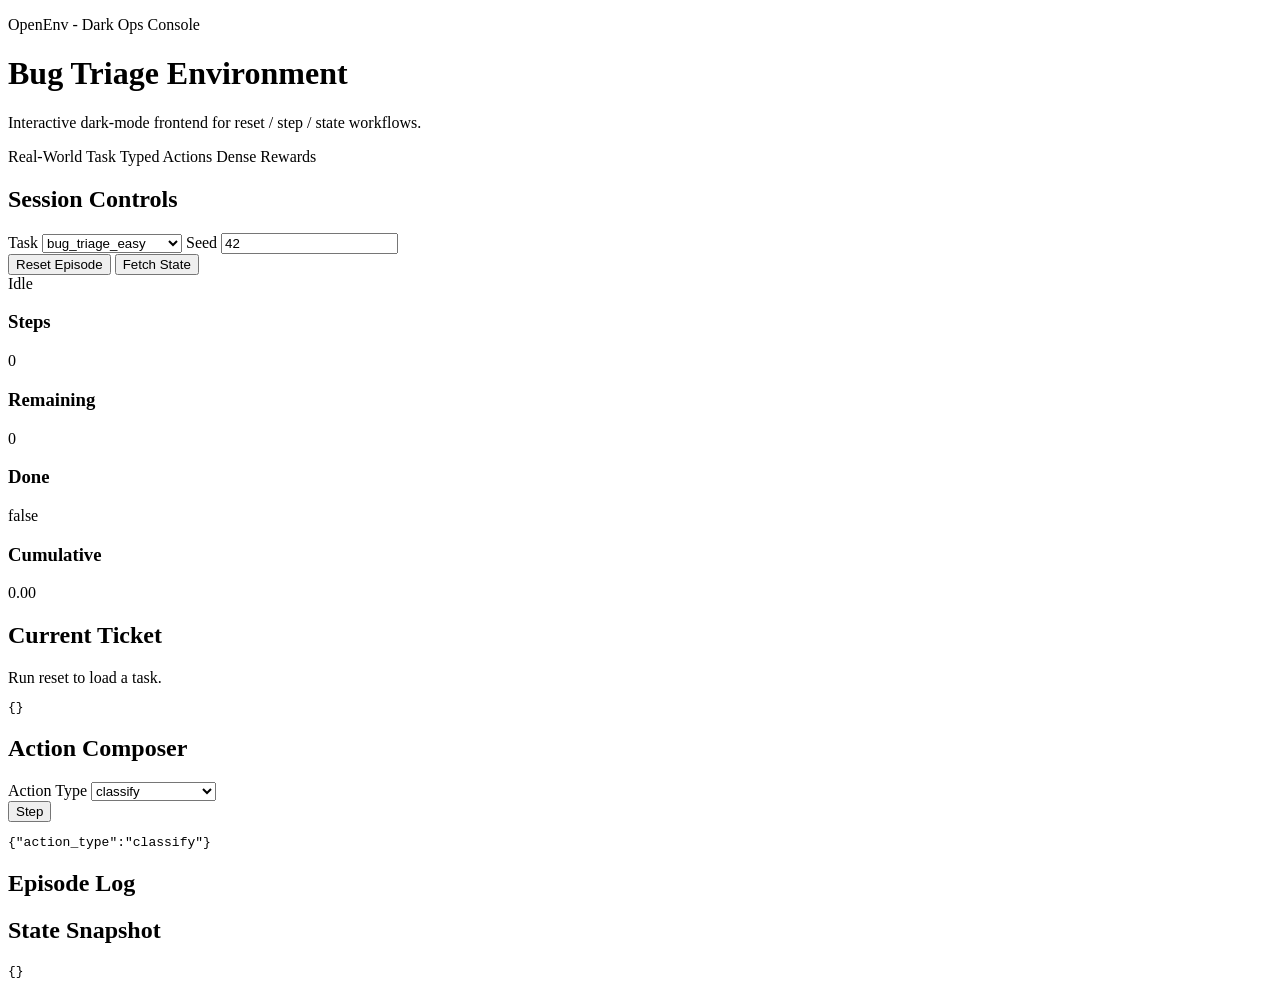
==== openenv_bug_triage/ui/index.html @ cfe08963 "ui" ====
﻿<!doctype html>
<html lang="en">
<head>
  <meta charset="utf-8" />
  <meta name="viewport" content="width=device-width, initial-scale=1" />
  <title>Bug Triage OpenEnv Console</title>
  <link rel="preconnect" href="https://fonts.googleapis.com" />
  <link rel="preconnect" href="https://fonts.gstatic.com" crossorigin />
  <link href="https://fonts.googleapis.com/css2?family=Space+Grotesk:wght@400;500;700&family=IBM+Plex+Mono:wght@400;500&display=swap" rel="stylesheet" />
  <link rel="stylesheet" href="/ui/styles.css" />
</head>
<body>
  <div class="aurora" aria-hidden="true"></div>

  <header class="hero reveal">
    <div>
      <p class="kicker">OpenEnv - Dark Ops Console</p>
      <h1>Bug Triage Environment</h1>
      <p class="subtitle">Interactive dark-mode frontend for reset / step / state workflows.</p>
    </div>
    <div class="pillset">
      <span class="pill">Real-World Task</span>
      <span class="pill">Typed Actions</span>
      <span class="pill">Dense Rewards</span>
    </div>
  </header>

  <main class="layout">
    <section class="card reveal" id="controls-card">
      <h2>Session Controls</h2>
      <div class="grid-2">
        <label>
          <span>Task</span>
          <select id="task-select">
            <option value="bug_triage_easy">bug_triage_easy</option>
            <option value="bug_triage_medium">bug_triage_medium</option>
            <option value="bug_triage_hard">bug_triage_hard</option>
          </select>
        </label>
        <label>
          <span>Seed</span>
          <input id="seed-input" type="number" value="42" min="0" step="1" />
        </label>
      </div>
      <div class="button-row">
        <button id="reset-btn" class="btn btn-accent">Reset Episode</button>
        <button id="state-btn" class="btn btn-ghost">Fetch State</button>
      </div>
      <div id="status" class="status status-idle">Idle</div>
      <div class="summary-grid">
        <article>
          <h3>Steps</h3>
          <p id="steps-used">0</p>
        </article>
        <article>
          <h3>Remaining</h3>
          <p id="steps-remaining">0</p>
        </article>
        <article>
          <h3>Done</h3>
          <p id="done-flag">false</p>
        </article>
        <article>
          <h3>Cumulative</h3>
          <p id="cumulative-reward">0.00</p>
        </article>
      </div>
    </section>

    <section class="card reveal" id="ticket-card">
      <h2>Current Ticket</h2>
      <div id="ticket-meta" class="ticket-meta">Run reset to load a task.</div>
      <pre id="ticket-body" class="json-view">{}</pre>
    </section>

    <section class="card reveal" id="action-card">
      <h2>Action Composer</h2>
      <label>
        <span>Action Type</span>
        <select id="action-type">
          <option value="classify">classify</option>
          <option value="assign">assign</option>
          <option value="mark_duplicate">mark_duplicate</option>
          <option value="request_info">request_info</option>
          <option value="defer">defer</option>
          <option value="close">close</option>
          <option value="escalate_incident">escalate_incident</option>
          <option value="next_ticket">next_ticket</option>
        </select>
      </label>
      <div id="payload-fields" class="payload-grid"></div>
      <div class="button-row">
        <button id="step-btn" class="btn btn-hot">Step</button>
      </div>
      <pre id="action-preview" class="json-view">{"action_type":"classify"}</pre>
    </section>

    <section class="card reveal" id="logs-card">
      <h2>Episode Log</h2>
      <ol id="step-log" class="log-list"></ol>
    </section>

    <section class="card reveal" id="state-card">
      <h2>State Snapshot</h2>
      <pre id="state-json" class="json-view">{}</pre>
    </section>
  </main>

  <script src="/ui/app.js"></script>
</body>
</html>
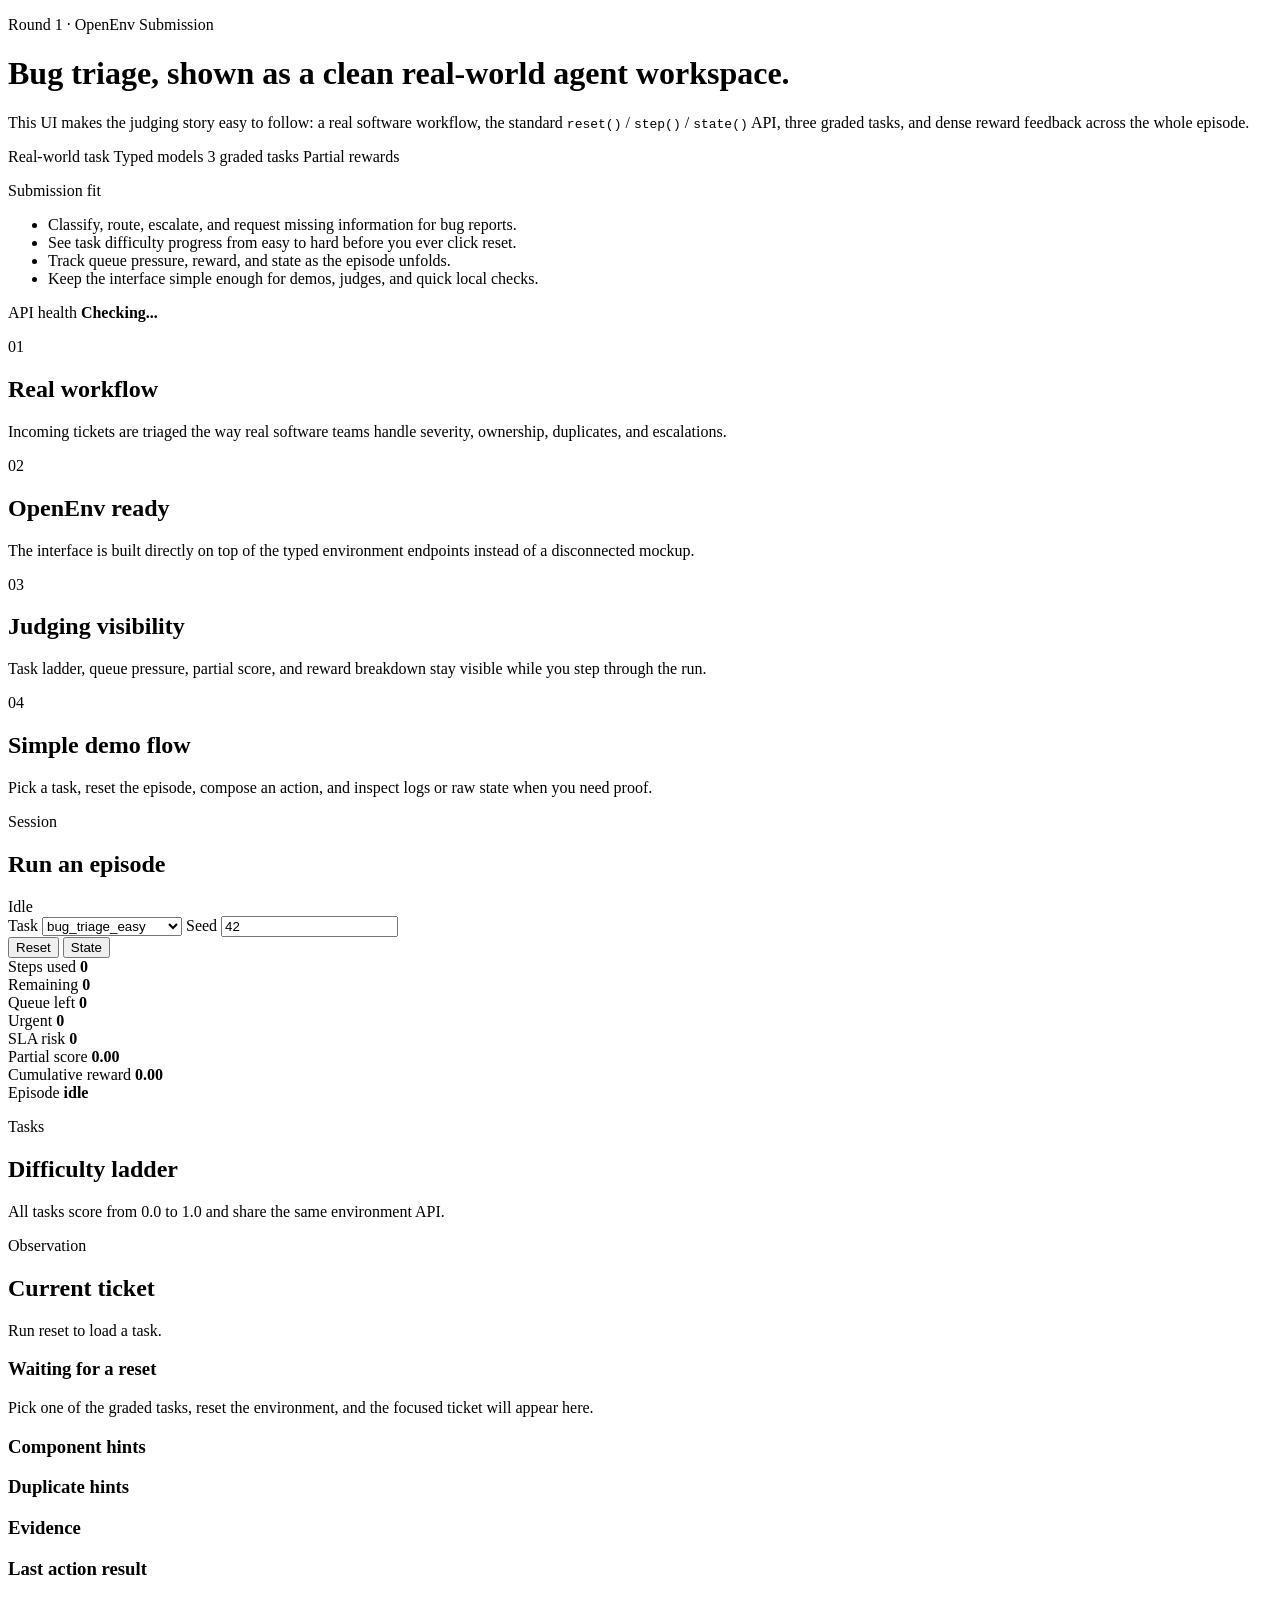
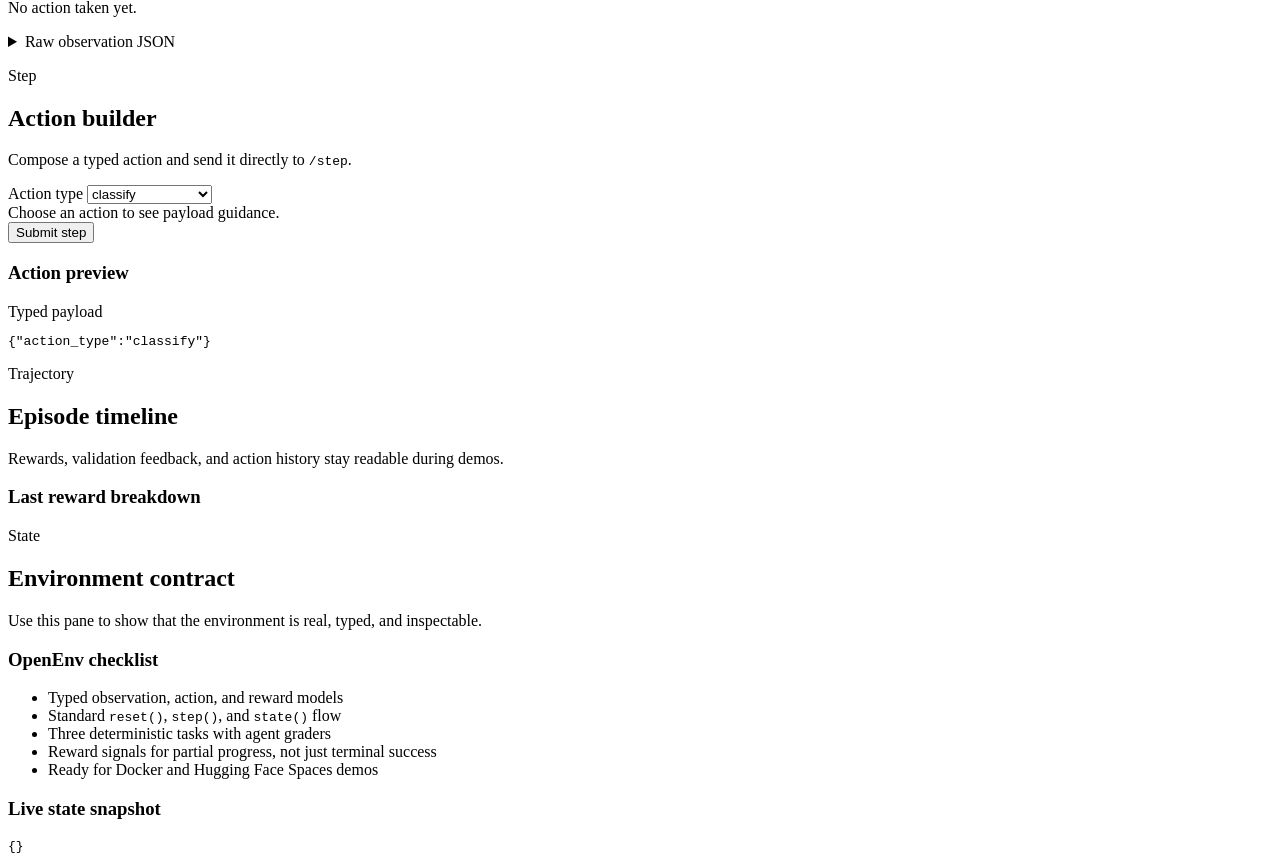
==== commit 5bc9ca8b: "working" ====
--- a/openenv_bug_triage/ui/index.html
+++ b/openenv_bug_triage/ui/index.html
@@ -1,112 +1,285 @@
-﻿<!doctype html>
+<!doctype html>
 <html lang="en">
 <head>
   <meta charset="utf-8" />
   <meta name="viewport" content="width=device-width, initial-scale=1" />
-  <title>Bug Triage OpenEnv Console</title>
+  <title>OpenEnv Bug Triage Workspace</title>
+  <link rel="icon" href="/ui/favicon.svg" type="image/svg+xml" />
   <link rel="preconnect" href="https://fonts.googleapis.com" />
   <link rel="preconnect" href="https://fonts.gstatic.com" crossorigin />
-  <link href="https://fonts.googleapis.com/css2?family=Space+Grotesk:wght@400;500;700&family=IBM+Plex+Mono:wght@400;500&display=swap" rel="stylesheet" />
+  <link href="https://fonts.googleapis.com/css2?family=IBM+Plex+Mono:wght@400;500&family=Sora:wght@400;500;600;700&display=swap" rel="stylesheet" />
   <link rel="stylesheet" href="/ui/styles.css" />
 </head>
 <body>
-  <div class="aurora" aria-hidden="true"></div>
-
-  <header class="hero reveal">
-    <div>
-      <p class="kicker">OpenEnv - Dark Ops Console</p>
-      <h1>Bug Triage Environment</h1>
-      <p class="subtitle">Interactive dark-mode frontend for reset / step / state workflows.</p>
-    </div>
-    <div class="pillset">
-      <span class="pill">Real-World Task</span>
-      <span class="pill">Typed Actions</span>
-      <span class="pill">Dense Rewards</span>
-    </div>
-  </header>
-
-  <main class="layout">
-    <section class="card reveal" id="controls-card">
-      <h2>Session Controls</h2>
-      <div class="grid-2">
+  <div class="backdrop" aria-hidden="true"></div>
+
+  <div class="page-shell">
+    <header class="hero reveal">
+      <div class="hero-copy">
+        <p class="eyebrow">Round 1 · OpenEnv Submission</p>
+        <h1>Bug triage, shown as a clean real-world agent workspace.</h1>
+        <p class="hero-text">
+          This UI makes the judging story easy to follow: a real software workflow, the standard
+          <code>reset()</code> / <code>step()</code> / <code>state()</code> API, three graded tasks, and dense reward
+          feedback across the whole episode.
+        </p>
+        <div class="hero-tags">
+          <span class="tag">Real-world task</span>
+          <span class="tag">Typed models</span>
+          <span class="tag">3 graded tasks</span>
+          <span class="tag">Partial rewards</span>
+        </div>
+      </div>
+
+      <aside class="hero-aside">
+        <p class="aside-label">Submission fit</p>
+        <ul class="signal-list">
+          <li>Classify, route, escalate, and request missing information for bug reports.</li>
+          <li>See task difficulty progress from easy to hard before you ever click reset.</li>
+          <li>Track queue pressure, reward, and state as the episode unfolds.</li>
+          <li>Keep the interface simple enough for demos, judges, and quick local checks.</li>
+        </ul>
+        <div class="hero-meta">
+          <span>API health</span>
+          <strong id="health-pill" class="health-pill is-pending">Checking...</strong>
+        </div>
+      </aside>
+    </header>
+
+    <section class="highlight-grid reveal">
+      <article class="highlight-card">
+        <p class="card-index">01</p>
+        <h2>Real workflow</h2>
+        <p>Incoming tickets are triaged the way real software teams handle severity, ownership, duplicates, and escalations.</p>
+      </article>
+      <article class="highlight-card">
+        <p class="card-index">02</p>
+        <h2>OpenEnv ready</h2>
+        <p>The interface is built directly on top of the typed environment endpoints instead of a disconnected mockup.</p>
+      </article>
+      <article class="highlight-card">
+        <p class="card-index">03</p>
+        <h2>Judging visibility</h2>
+        <p>Task ladder, queue pressure, partial score, and reward breakdown stay visible while you step through the run.</p>
+      </article>
+      <article class="highlight-card">
+        <p class="card-index">04</p>
+        <h2>Simple demo flow</h2>
+        <p>Pick a task, reset the episode, compose an action, and inspect logs or raw state when you need proof.</p>
+      </article>
+    </section>
+
+    <main class="workspace" id="workspace">
+      <section class="panel session-panel reveal" id="controls-card">
+        <div class="panel-head">
+          <div>
+            <p class="section-label">Session</p>
+            <h2>Run an episode</h2>
+          </div>
+          <div id="status" class="status status-idle">Idle</div>
+        </div>
+
+        <div class="grid-2">
+          <label>
+            <span>Task</span>
+            <select id="task-select">
+              <option value="bug_triage_easy">bug_triage_easy</option>
+              <option value="bug_triage_medium">bug_triage_medium</option>
+              <option value="bug_triage_hard">bug_triage_hard</option>
+            </select>
+          </label>
+          <label>
+            <span>Seed</span>
+            <input id="seed-input" type="number" value="42" min="0" step="1" />
+          </label>
+        </div>
+
+        <div class="button-row">
+          <button id="reset-btn" class="btn btn-primary">Reset</button>
+          <button id="state-btn" class="btn btn-secondary">State</button>
+        </div>
+
+        <div class="metric-grid">
+          <article>
+            <span>Steps used</span>
+            <strong id="steps-used">0</strong>
+          </article>
+          <article>
+            <span>Remaining</span>
+            <strong id="steps-remaining">0</strong>
+          </article>
+          <article>
+            <span>Queue left</span>
+            <strong id="queue-remaining">0</strong>
+          </article>
+          <article>
+            <span>Urgent</span>
+            <strong id="urgent-count">0</strong>
+          </article>
+          <article>
+            <span>SLA risk</span>
+            <strong id="sla-count">0</strong>
+          </article>
+          <article>
+            <span>Partial score</span>
+            <strong id="partial-score">0.00</strong>
+          </article>
+          <article>
+            <span>Cumulative reward</span>
+            <strong id="cumulative-reward">0.00</strong>
+          </article>
+          <article>
+            <span>Episode</span>
+            <strong id="done-flag">idle</strong>
+          </article>
+        </div>
+      </section>
+
+      <section class="panel task-panel reveal">
+        <div class="panel-head">
+          <div>
+            <p class="section-label">Tasks</p>
+            <h2>Difficulty ladder</h2>
+          </div>
+          <p class="muted-copy">All tasks score from 0.0 to 1.0 and share the same environment API.</p>
+        </div>
+
+        <div id="task-cards" class="task-cards"></div>
+        <div id="task-brief" class="task-brief"></div>
+      </section>
+
+      <section class="panel ticket-panel reveal" id="ticket-card">
+        <div class="panel-head">
+          <div>
+            <p class="section-label">Observation</p>
+            <h2>Current ticket</h2>
+          </div>
+          <p id="ticket-meta" class="muted-copy">Run reset to load a task.</p>
+        </div>
+
+        <div class="ticket-card-shell">
+          <div class="ticket-top">
+            <h3 id="ticket-title">Waiting for a reset</h3>
+            <div id="ticket-summary" class="token-row"></div>
+          </div>
+
+          <p id="ticket-description" class="ticket-description">
+            Pick one of the graded tasks, reset the environment, and the focused ticket will appear here.
+          </p>
+
+          <div class="fact-grid">
+            <article class="fact-block">
+              <h3>Component hints</h3>
+              <div id="ticket-components" class="token-row"></div>
+            </article>
+            <article class="fact-block">
+              <h3>Duplicate hints</h3>
+              <div id="ticket-duplicates" class="token-row"></div>
+            </article>
+            <article class="fact-block">
+              <h3>Evidence</h3>
+              <div id="ticket-evidence" class="token-row"></div>
+            </article>
+            <article class="fact-block">
+              <h3>Last action result</h3>
+              <p id="last-action-result" class="fact-copy">No action taken yet.</p>
+            </article>
+          </div>
+        </div>
+
+        <details class="details-block">
+          <summary>Raw observation JSON</summary>
+          <pre id="ticket-body" class="json-view">{}</pre>
+        </details>
+      </section>
+
+      <section class="panel action-panel reveal" id="action-card">
+        <div class="panel-head">
+          <div>
+            <p class="section-label">Step</p>
+            <h2>Action builder</h2>
+          </div>
+          <p class="muted-copy">Compose a typed action and send it directly to <code>/step</code>.</p>
+        </div>
+
         <label>
-          <span>Task</span>
-          <select id="task-select">
-            <option value="bug_triage_easy">bug_triage_easy</option>
-            <option value="bug_triage_medium">bug_triage_medium</option>
-            <option value="bug_triage_hard">bug_triage_hard</option>
+          <span>Action type</span>
+          <select id="action-type">
+            <option value="classify">classify</option>
+            <option value="assign">assign</option>
+            <option value="mark_duplicate">mark_duplicate</option>
+            <option value="request_info">request_info</option>
+            <option value="defer">defer</option>
+            <option value="close">close</option>
+            <option value="escalate_incident">escalate_incident</option>
+            <option value="next_ticket">next_ticket</option>
           </select>
         </label>
-        <label>
-          <span>Seed</span>
-          <input id="seed-input" type="number" value="42" min="0" step="1" />
-        </label>
-      </div>
-      <div class="button-row">
-        <button id="reset-btn" class="btn btn-accent">Reset Episode</button>
-        <button id="state-btn" class="btn btn-ghost">Fetch State</button>
-      </div>
-      <div id="status" class="status status-idle">Idle</div>
-      <div class="summary-grid">
-        <article>
-          <h3>Steps</h3>
-          <p id="steps-used">0</p>
-        </article>
-        <article>
-          <h3>Remaining</h3>
-          <p id="steps-remaining">0</p>
-        </article>
-        <article>
-          <h3>Done</h3>
-          <p id="done-flag">false</p>
-        </article>
-        <article>
-          <h3>Cumulative</h3>
-          <p id="cumulative-reward">0.00</p>
-        </article>
-      </div>
-    </section>
-
-    <section class="card reveal" id="ticket-card">
-      <h2>Current Ticket</h2>
-      <div id="ticket-meta" class="ticket-meta">Run reset to load a task.</div>
-      <pre id="ticket-body" class="json-view">{}</pre>
-    </section>
-
-    <section class="card reveal" id="action-card">
-      <h2>Action Composer</h2>
-      <label>
-        <span>Action Type</span>
-        <select id="action-type">
-          <option value="classify">classify</option>
-          <option value="assign">assign</option>
-          <option value="mark_duplicate">mark_duplicate</option>
-          <option value="request_info">request_info</option>
-          <option value="defer">defer</option>
-          <option value="close">close</option>
-          <option value="escalate_incident">escalate_incident</option>
-          <option value="next_ticket">next_ticket</option>
-        </select>
-      </label>
-      <div id="payload-fields" class="payload-grid"></div>
-      <div class="button-row">
-        <button id="step-btn" class="btn btn-hot">Step</button>
-      </div>
-      <pre id="action-preview" class="json-view">{"action_type":"classify"}</pre>
-    </section>
-
-    <section class="card reveal" id="logs-card">
-      <h2>Episode Log</h2>
-      <ol id="step-log" class="log-list"></ol>
-    </section>
-
-    <section class="card reveal" id="state-card">
-      <h2>State Snapshot</h2>
-      <pre id="state-json" class="json-view">{}</pre>
-    </section>
-  </main>
+
+        <div id="payload-fields" class="payload-grid"></div>
+        <div id="action-hint" class="hint-box">Choose an action to see payload guidance.</div>
+
+        <div class="button-row">
+          <button id="step-btn" class="btn btn-accent">Submit step</button>
+        </div>
+
+        <div class="preview-card">
+          <div class="preview-head">
+            <h3>Action preview</h3>
+            <span>Typed payload</span>
+          </div>
+          <pre id="action-preview" class="json-view">{"action_type":"classify"}</pre>
+        </div>
+      </section>
+
+      <section class="panel log-panel reveal" id="logs-card">
+        <div class="panel-head">
+          <div>
+            <p class="section-label">Trajectory</p>
+            <h2>Episode timeline</h2>
+          </div>
+          <p class="muted-copy">Rewards, validation feedback, and action history stay readable during demos.</p>
+        </div>
+
+        <div class="log-layout">
+          <article class="reward-card">
+            <h3>Last reward breakdown</h3>
+            <ul id="reward-breakdown" class="breakdown-list"></ul>
+          </article>
+          <ol id="step-log" class="log-list"></ol>
+        </div>
+      </section>
+
+      <section class="panel state-panel reveal" id="state-card">
+        <div class="panel-head">
+          <div>
+            <p class="section-label">State</p>
+            <h2>Environment contract</h2>
+          </div>
+          <p class="muted-copy">Use this pane to show that the environment is real, typed, and inspectable.</p>
+        </div>
+
+        <div class="state-layout">
+          <article class="api-card">
+            <h3>OpenEnv checklist</h3>
+            <ul class="mini-list">
+              <li>Typed observation, action, and reward models</li>
+              <li>Standard <code>reset()</code>, <code>step()</code>, and <code>state()</code> flow</li>
+              <li>Three deterministic tasks with agent graders</li>
+              <li>Reward signals for partial progress, not just terminal success</li>
+              <li>Ready for Docker and Hugging Face Spaces demos</li>
+            </ul>
+          </article>
+
+          <article class="api-card">
+            <h3>Live state snapshot</h3>
+            <pre id="state-json" class="json-view">{}</pre>
+          </article>
+        </div>
+      </section>
+    </main>
+  </div>
 
   <script src="/ui/app.js"></script>
 </body>
 </html>
-
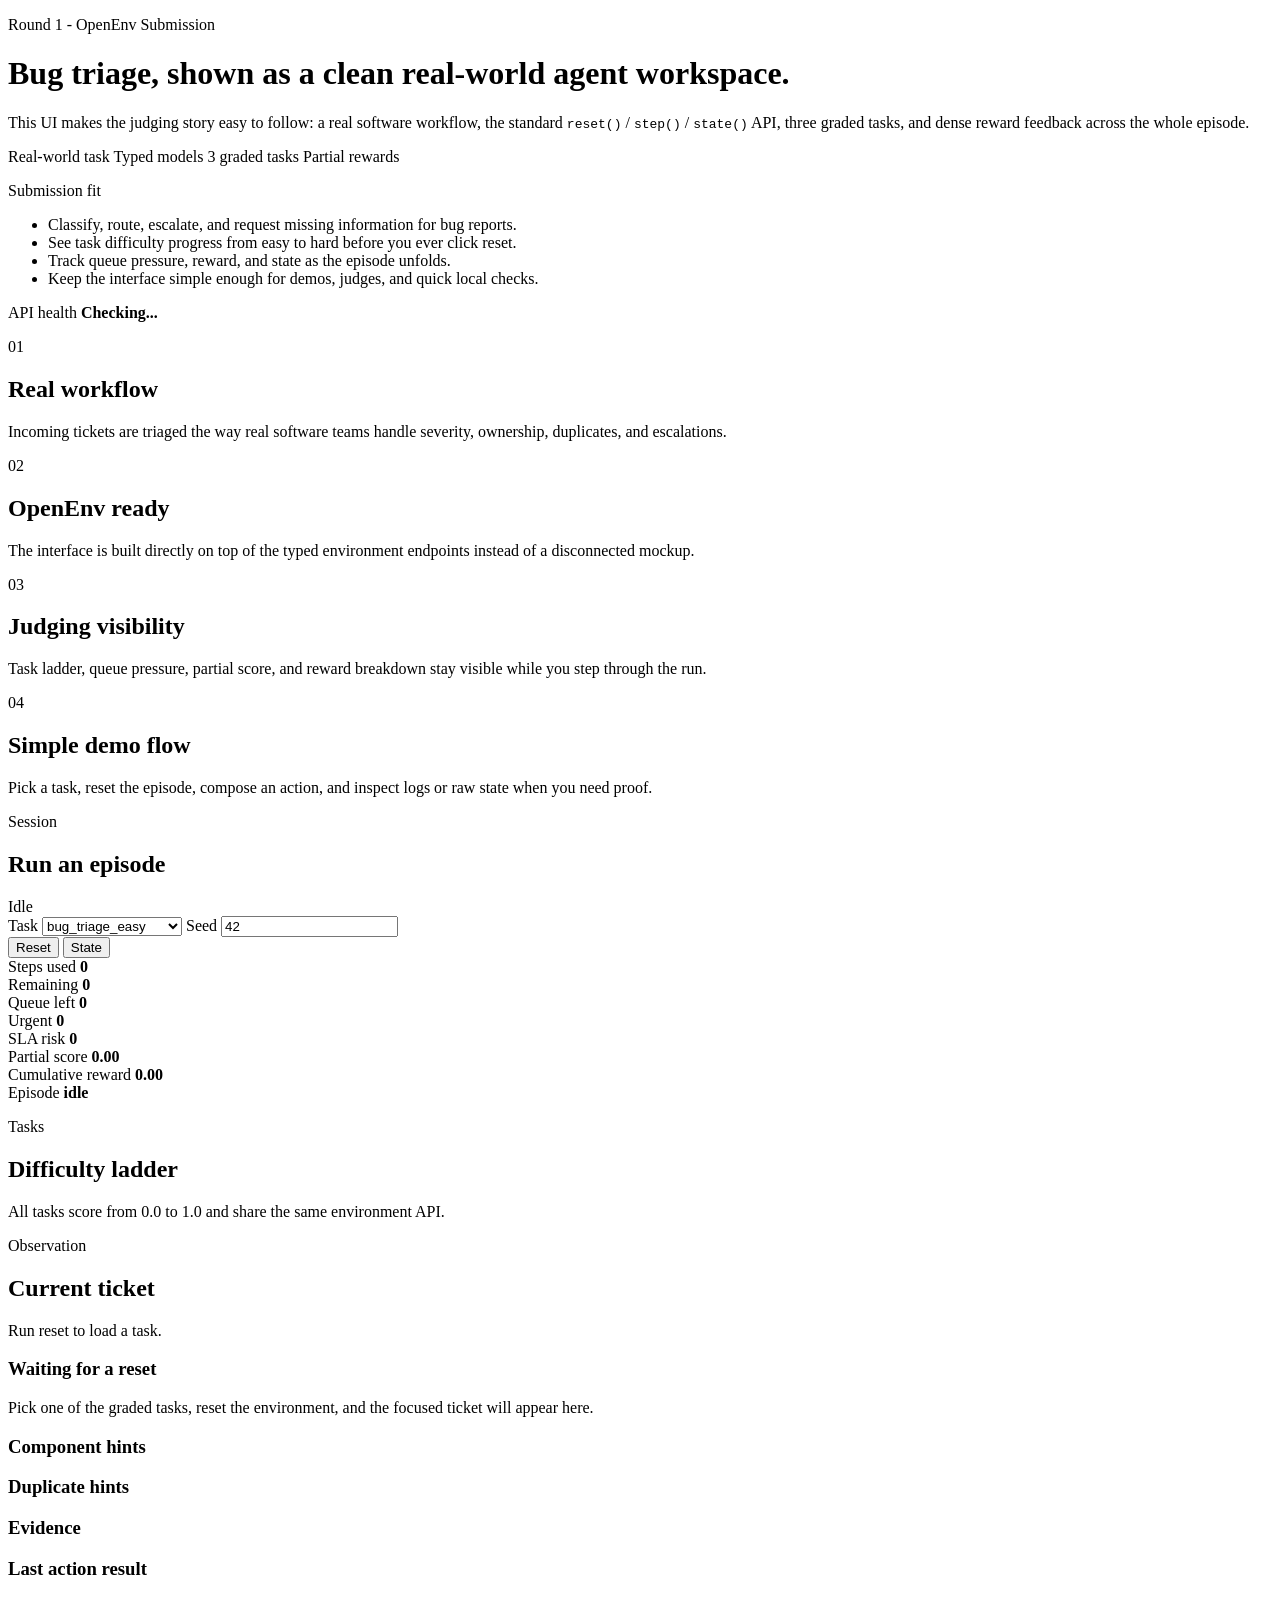
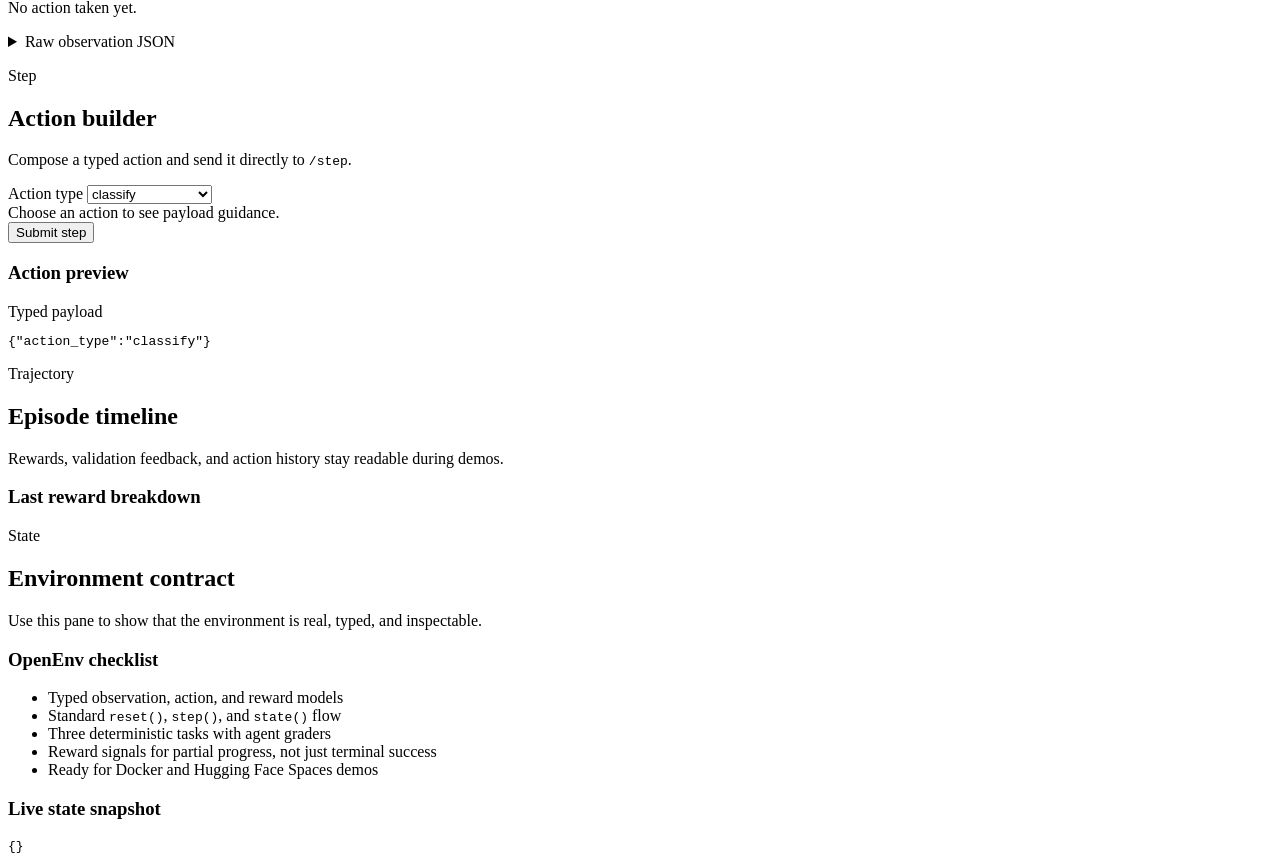
==== commit c5dbf9fe: "Enhance FastAPI app and UI for proxy-aware asset handling; add tests for UI rendering" ====
--- a/openenv_bug_triage/ui/index.html
+++ b/openenv_bug_triage/ui/index.html
@@ -4,11 +4,11 @@
   <meta charset="utf-8" />
   <meta name="viewport" content="width=device-width, initial-scale=1" />
   <title>OpenEnv Bug Triage Workspace</title>
-  <link rel="icon" href="/ui/favicon.svg" type="image/svg+xml" />
+  <link rel="icon" href="__APP_BASE__/ui/favicon.svg" type="image/svg+xml" />
   <link rel="preconnect" href="https://fonts.googleapis.com" />
   <link rel="preconnect" href="https://fonts.gstatic.com" crossorigin />
   <link href="https://fonts.googleapis.com/css2?family=IBM+Plex+Mono:wght@400;500&family=Sora:wght@400;500;600;700&display=swap" rel="stylesheet" />
-  <link rel="stylesheet" href="/ui/styles.css" />
+  <link rel="stylesheet" href="__APP_BASE__/ui/styles.css" />
 </head>
 <body>
   <div class="backdrop" aria-hidden="true"></div>
@@ -16,7 +16,7 @@
   <div class="page-shell">
     <header class="hero reveal">
       <div class="hero-copy">
-        <p class="eyebrow">Round 1 · OpenEnv Submission</p>
+        <p class="eyebrow">Round 1 - OpenEnv Submission</p>
         <h1>Bug triage, shown as a clean real-world agent workspace.</h1>
         <p class="hero-text">
           This UI makes the judging story easy to follow: a real software workflow, the standard
@@ -280,6 +280,7 @@
     </main>
   </div>
 
-  <script src="/ui/app.js"></script>
+  <script>window.OPENENV_BASE_PATH = "__APP_BASE__";</script>
+  <script src="__APP_BASE__/ui/app.js"></script>
 </body>
 </html>
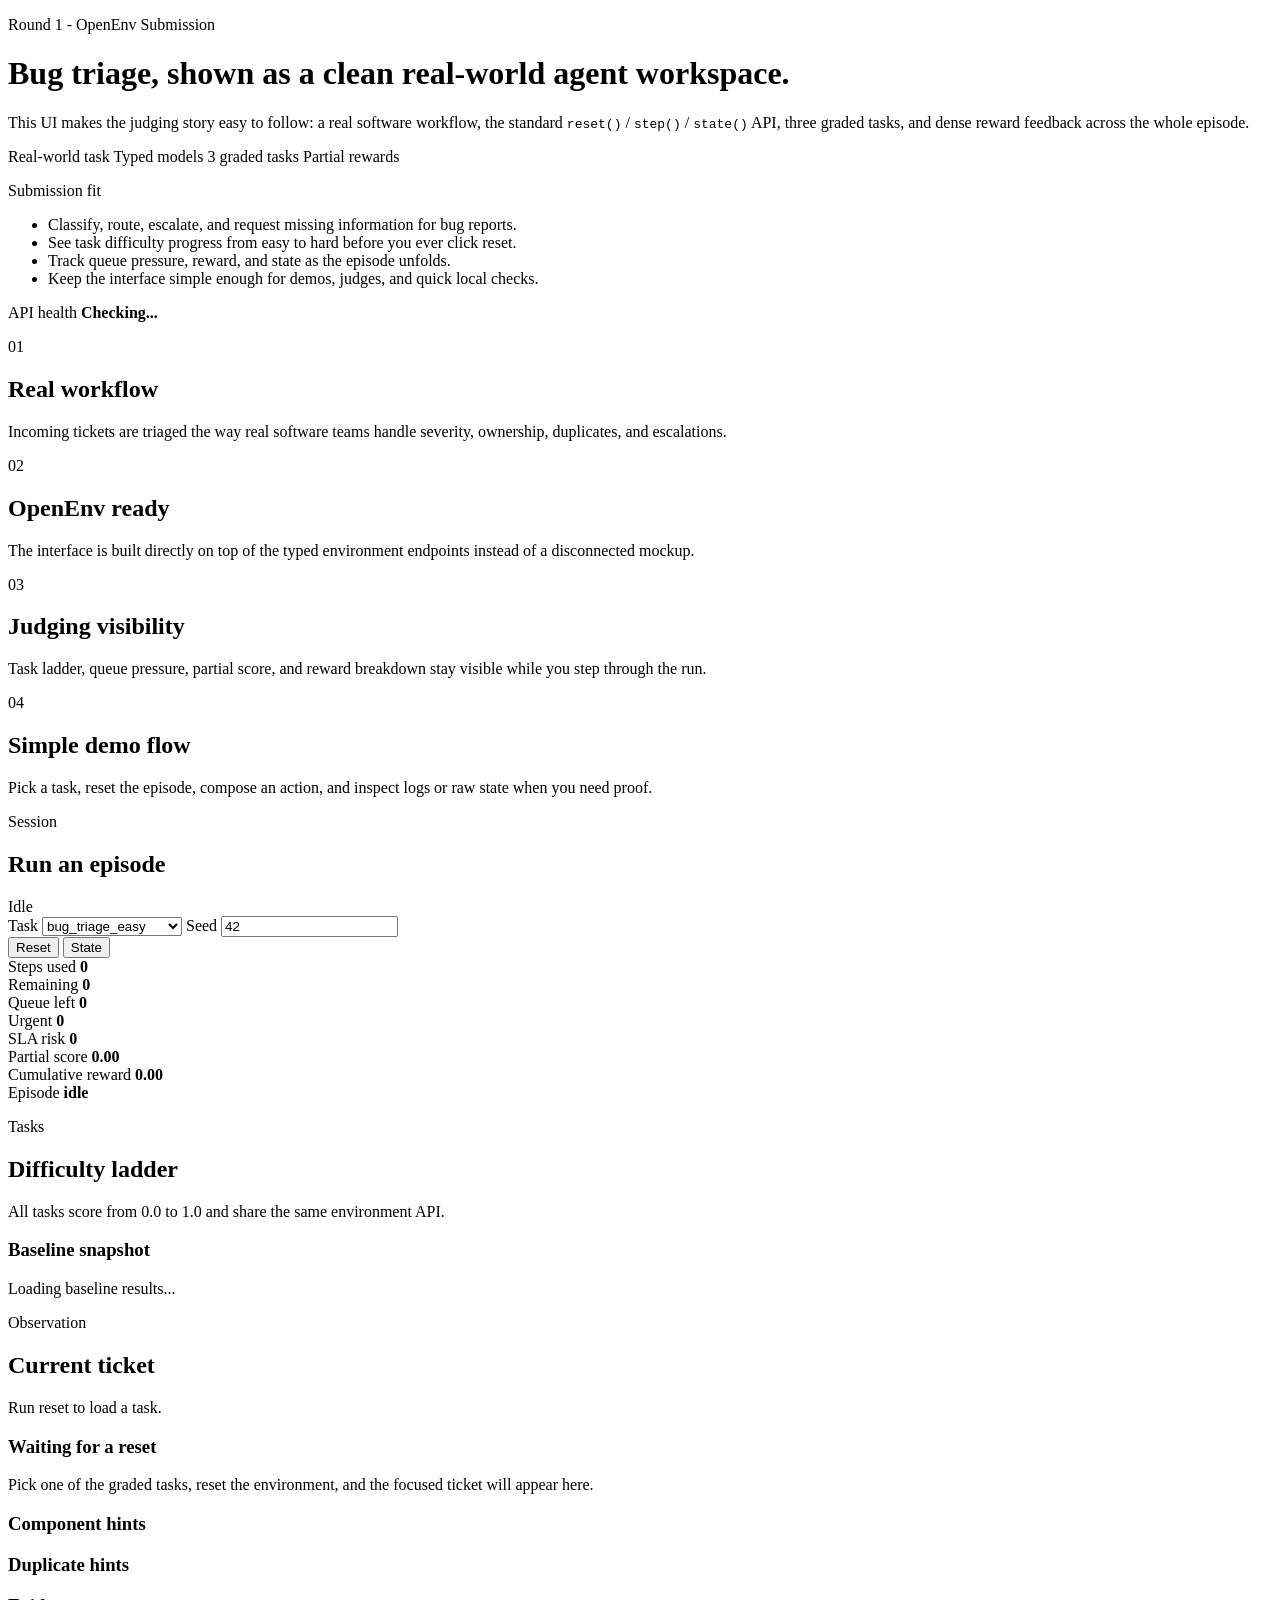
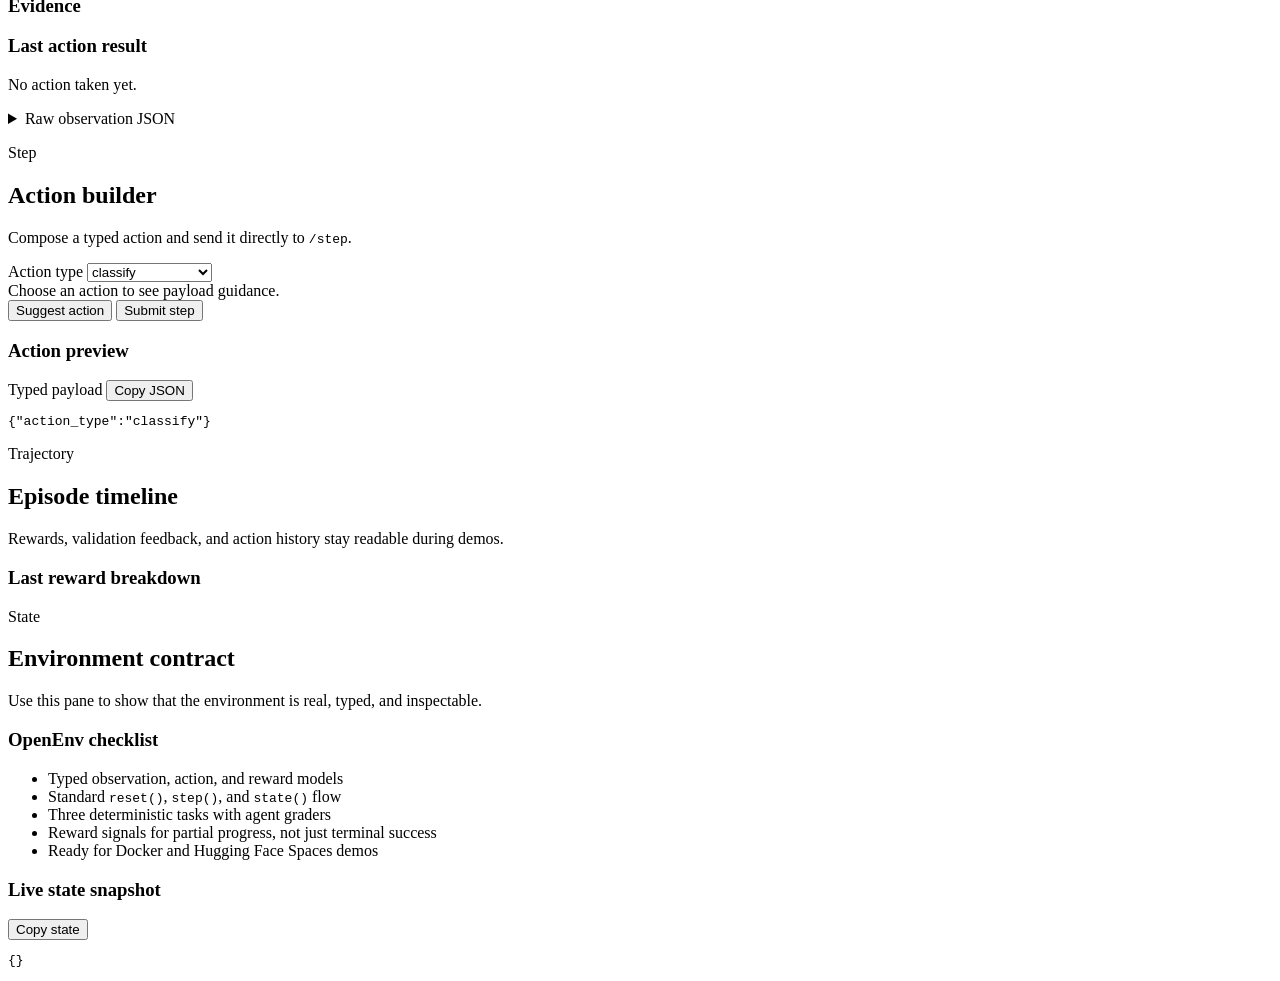
==== commit fba078d7: "Add suggestion and baseline UI features" ====
--- a/openenv_bug_triage/ui/index.html
+++ b/openenv_bug_triage/ui/index.html
@@ -146,6 +146,14 @@
 
         <div id="task-cards" class="task-cards"></div>
         <div id="task-brief" class="task-brief"></div>
+
+        <div class="baseline-section">
+          <div class="baseline-head">
+            <h3>Baseline snapshot</h3>
+            <p id="baseline-note" class="muted-copy">Loading baseline results...</p>
+          </div>
+          <div id="baseline-cards" class="baseline-cards"></div>
+        </div>
       </section>
 
       <section class="panel ticket-panel reveal" id="ticket-card">
@@ -220,13 +228,17 @@
         <div id="action-hint" class="hint-box">Choose an action to see payload guidance.</div>
 
         <div class="button-row">
+          <button id="suggest-btn" class="btn btn-secondary">Suggest action</button>
           <button id="step-btn" class="btn btn-accent">Submit step</button>
         </div>
 
         <div class="preview-card">
           <div class="preview-head">
             <h3>Action preview</h3>
-            <span>Typed payload</span>
+            <div class="inline-actions">
+              <span>Typed payload</span>
+              <button id="copy-action-btn" type="button" class="btn btn-secondary btn-small">Copy JSON</button>
+            </div>
           </div>
           <pre id="action-preview" class="json-view">{"action_type":"classify"}</pre>
         </div>
@@ -272,7 +284,10 @@
           </article>
 
           <article class="api-card">
-            <h3>Live state snapshot</h3>
+            <div class="card-head">
+              <h3>Live state snapshot</h3>
+              <button id="copy-state-btn" type="button" class="btn btn-secondary btn-small">Copy state</button>
+            </div>
             <pre id="state-json" class="json-view">{}</pre>
           </article>
         </div>
